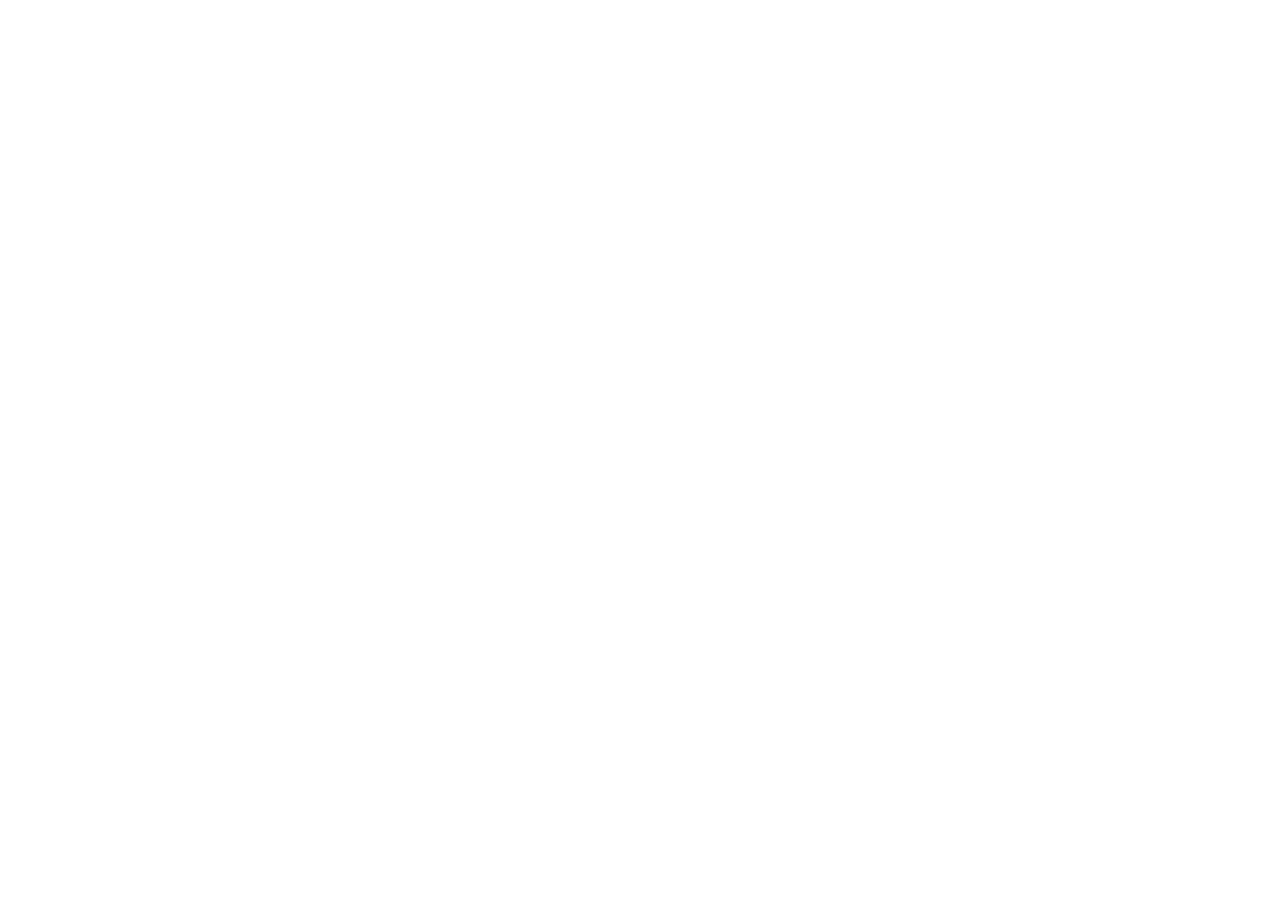
==== index.html @ b789a867 "added script tags" ====
<!DOCTYPE html>
<html lang="en" dir="ltr">
  <head>
    <meta charset="utf-8">
    <title>Axing Down the Competition</title>
    <script type="text/javascript" src="d3.js"></script>
  </head>
  <body>
    <script src="axing.js">

    </script>

  </body>
</html>
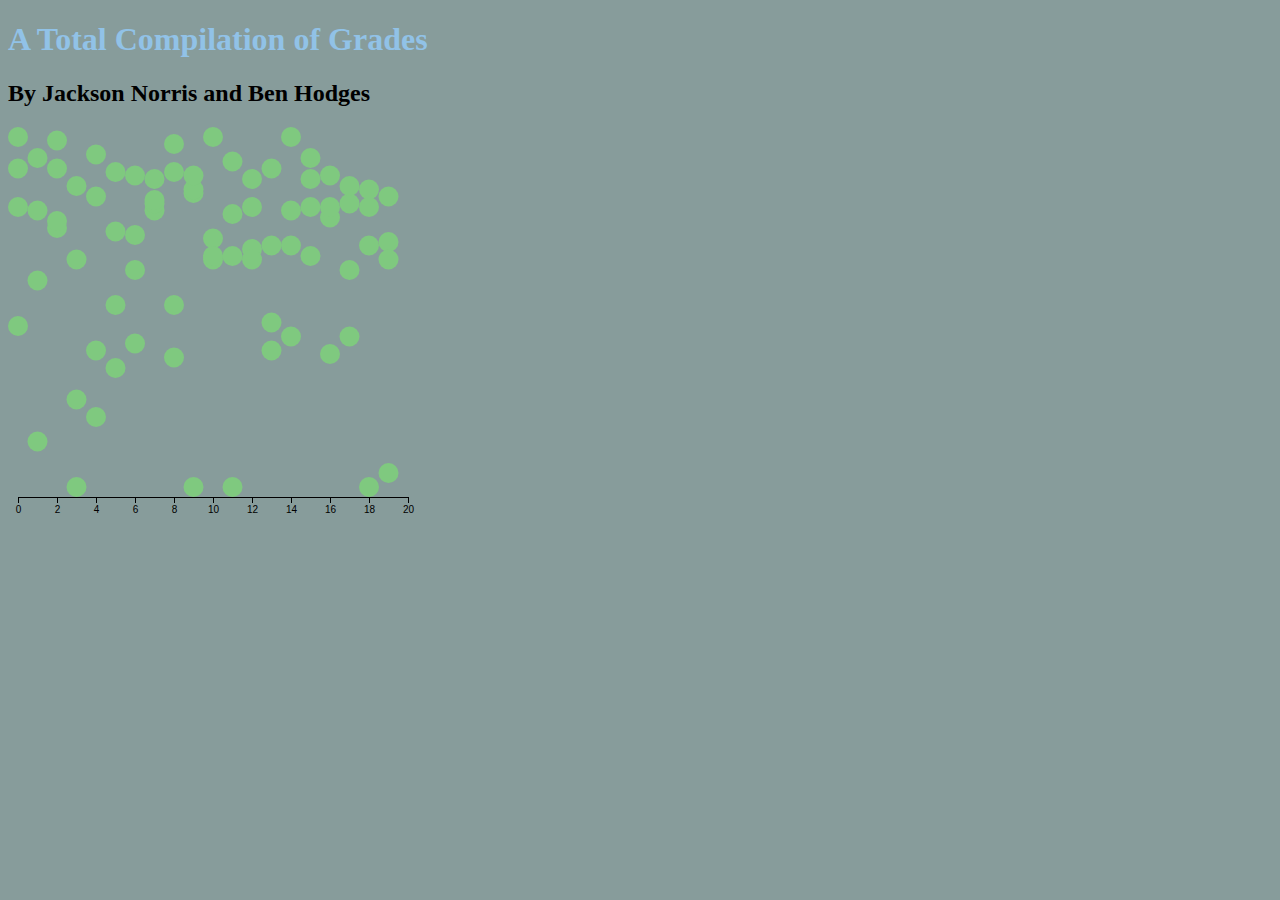
==== commit 39aa1ccd: "heyo" ====
--- a/index.html
+++ b/index.html
@@ -4,11 +4,14 @@
     <meta charset="utf-8">
     <title>Axing Down the Competition</title>
     <script type="text/javascript" src="d3.js"></script>
+    <h1> A Total Compilation of Grades </h1>
+    <h2> By Jackson Norris and Ben Hodges </h2>
   </head>
   <body>
     <script src="axing.js">
 
     </script>
-
+    <link rel="stylesheet" href="gradeStyles.css">
+    <svg class="csv"></svg>
   </body>
 </html>
--- a/gradeStyles.css
+++ b/gradeStyles.css
@@ -0,0 +1,6 @@
+h1{
+  color: #91C2E7;
+}
+body{
+  background-color:#879C9B;
+}
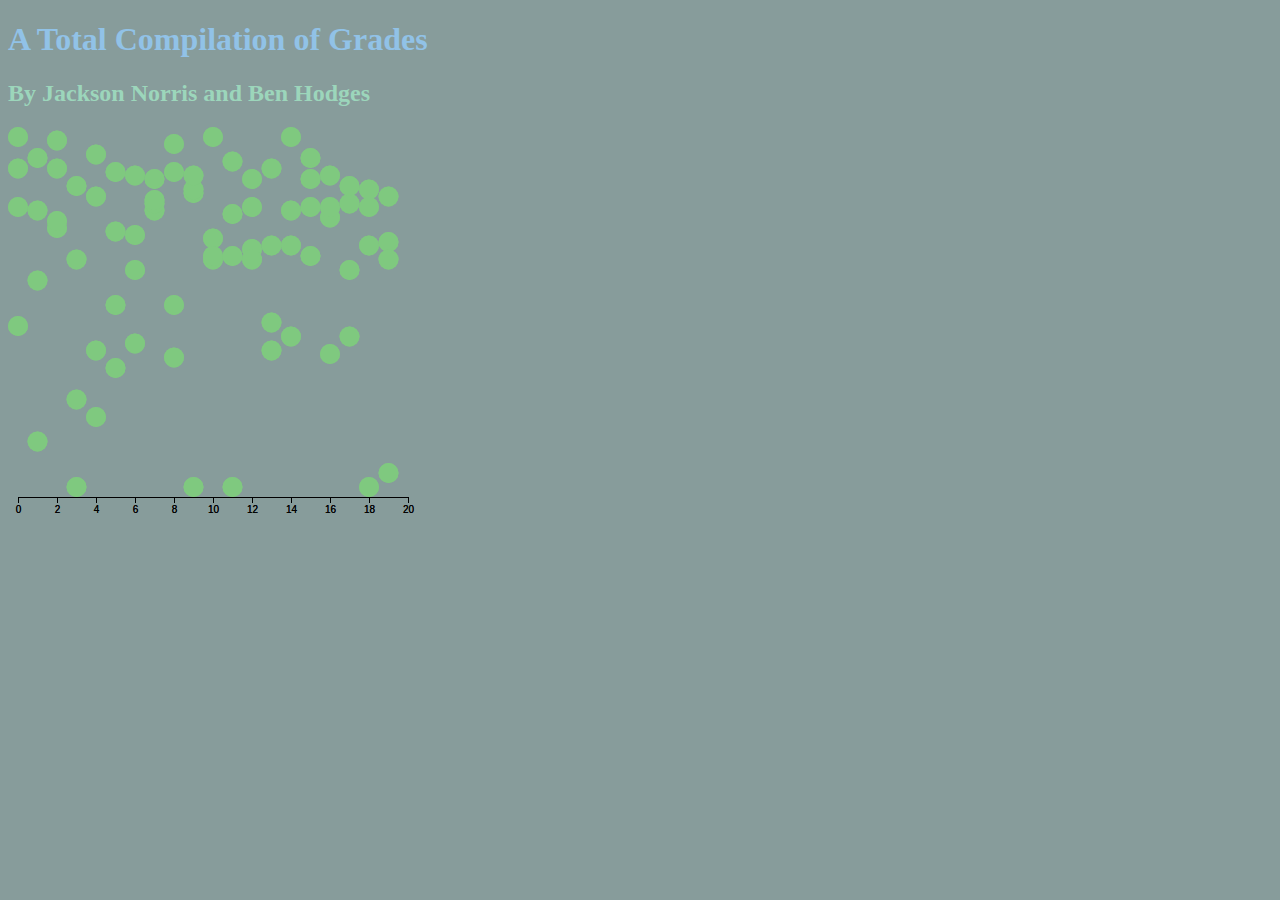
==== commit ebc07309: "added more js" ====
--- a/index.html
+++ b/index.html
@@ -8,7 +8,8 @@
     <h2> By Jackson Norris and Ben Hodges </h2>
   </head>
   <body>
-    <script src="axing.js">
+    <script src="axing.js"></script>
+    <script src="down.js">
 
     </script>
     <link rel="stylesheet" href="gradeStyles.css">
--- a/gradeStyles.css
+++ b/gradeStyles.css
@@ -1,5 +1,8 @@
 h1{
   color: #91C2E7;
+}
+h2{
+  color:#9CD6BB;
 }
 body{
   background-color:#879C9B;
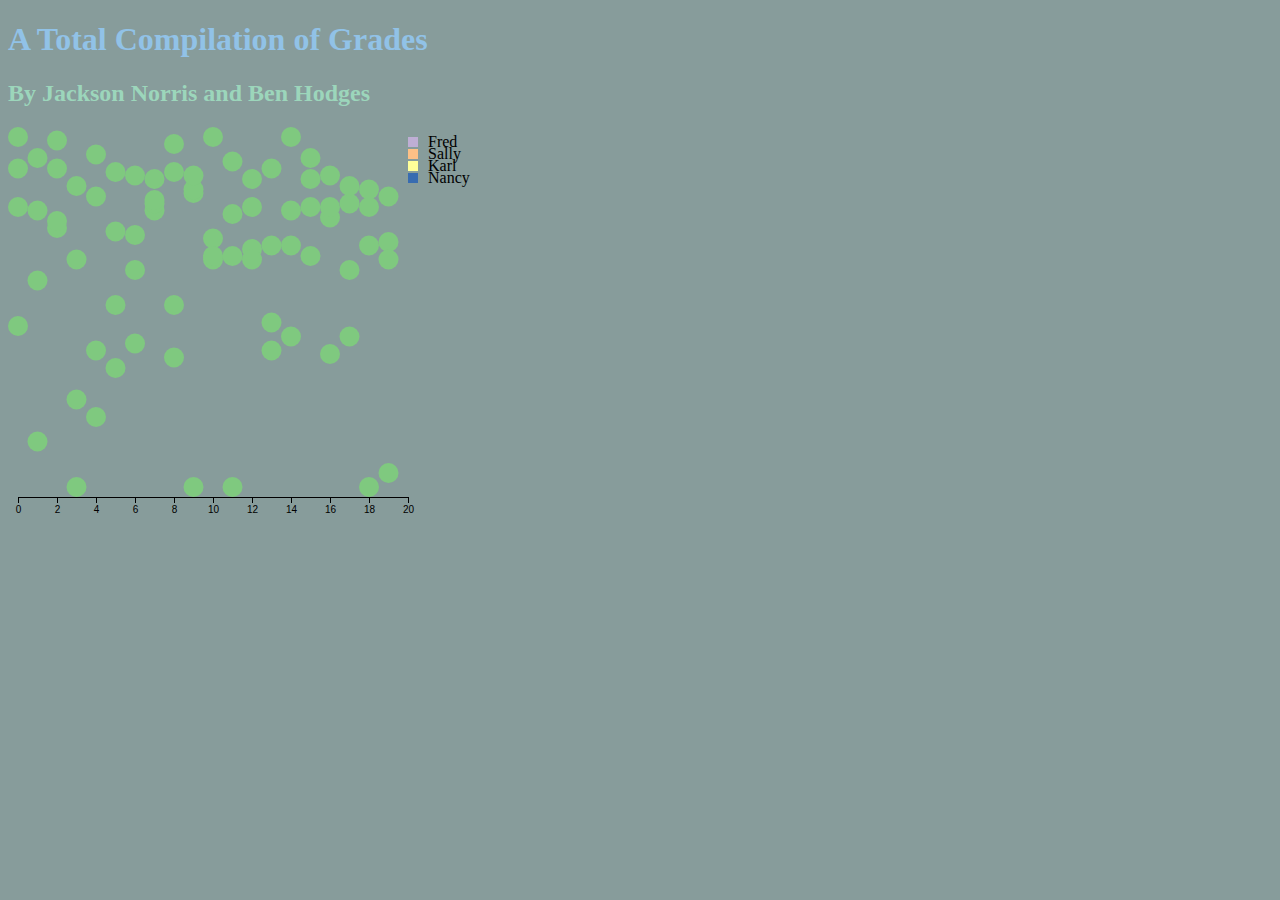
==== commit 2c15fa6f: "push" ====
--- a/index.html
+++ b/index.html
@@ -9,10 +9,8 @@
   </head>
   <body>
     <script src="axing.js"></script>
-    <script src="down.js">
 
-    </script>
     <link rel="stylesheet" href="gradeStyles.css">
-    <svg class="csv"></svg>
+    <svg class="json"></svg>
   </body>
 </html>
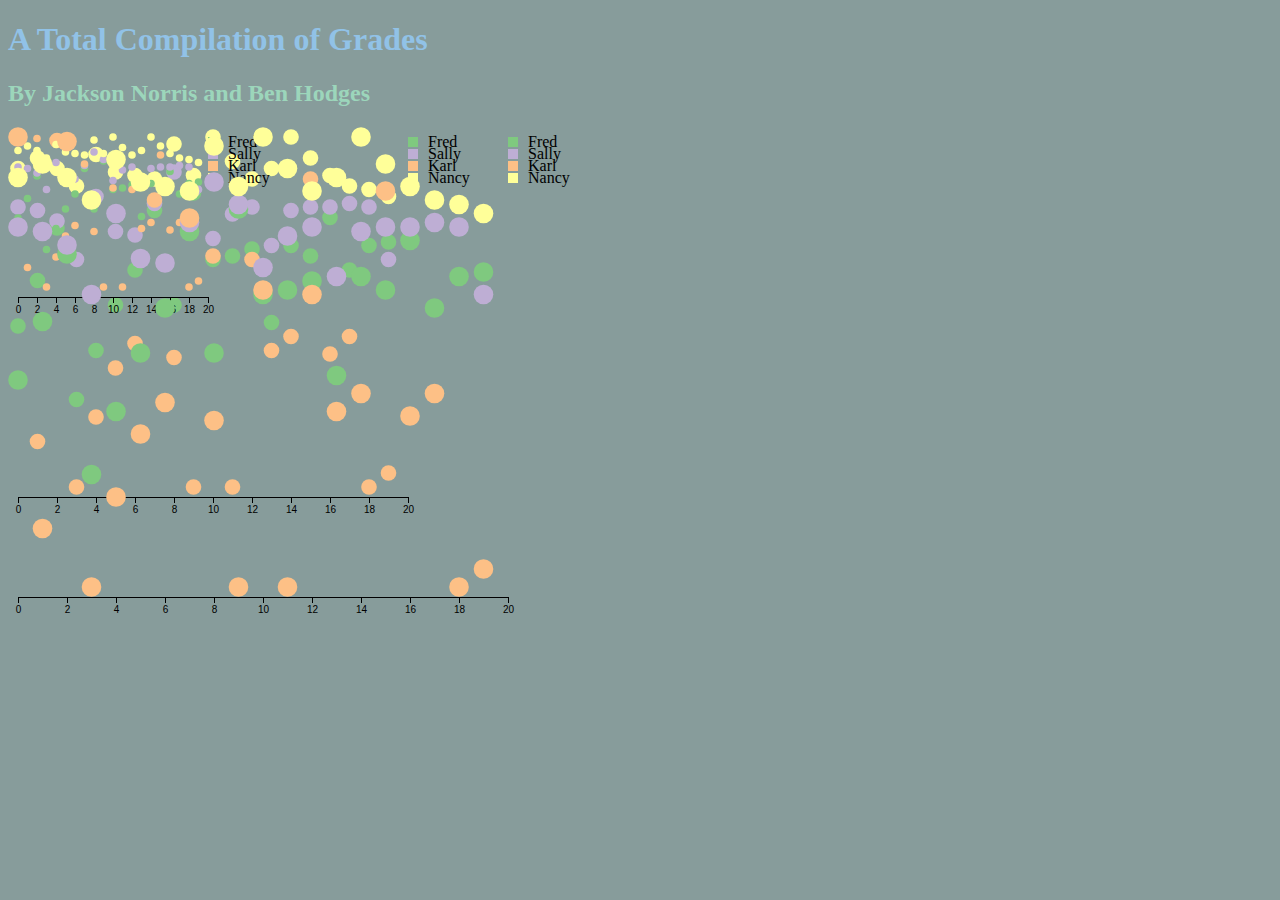
==== commit 3f767a9b: "hey" ====
--- a/index.html
+++ b/index.html
@@ -9,7 +9,6 @@
   </head>
   <body>
     <script src="axing.js"></script>
-
     <link rel="stylesheet" href="gradeStyles.css">
     <svg class="json"></svg>
   </body>
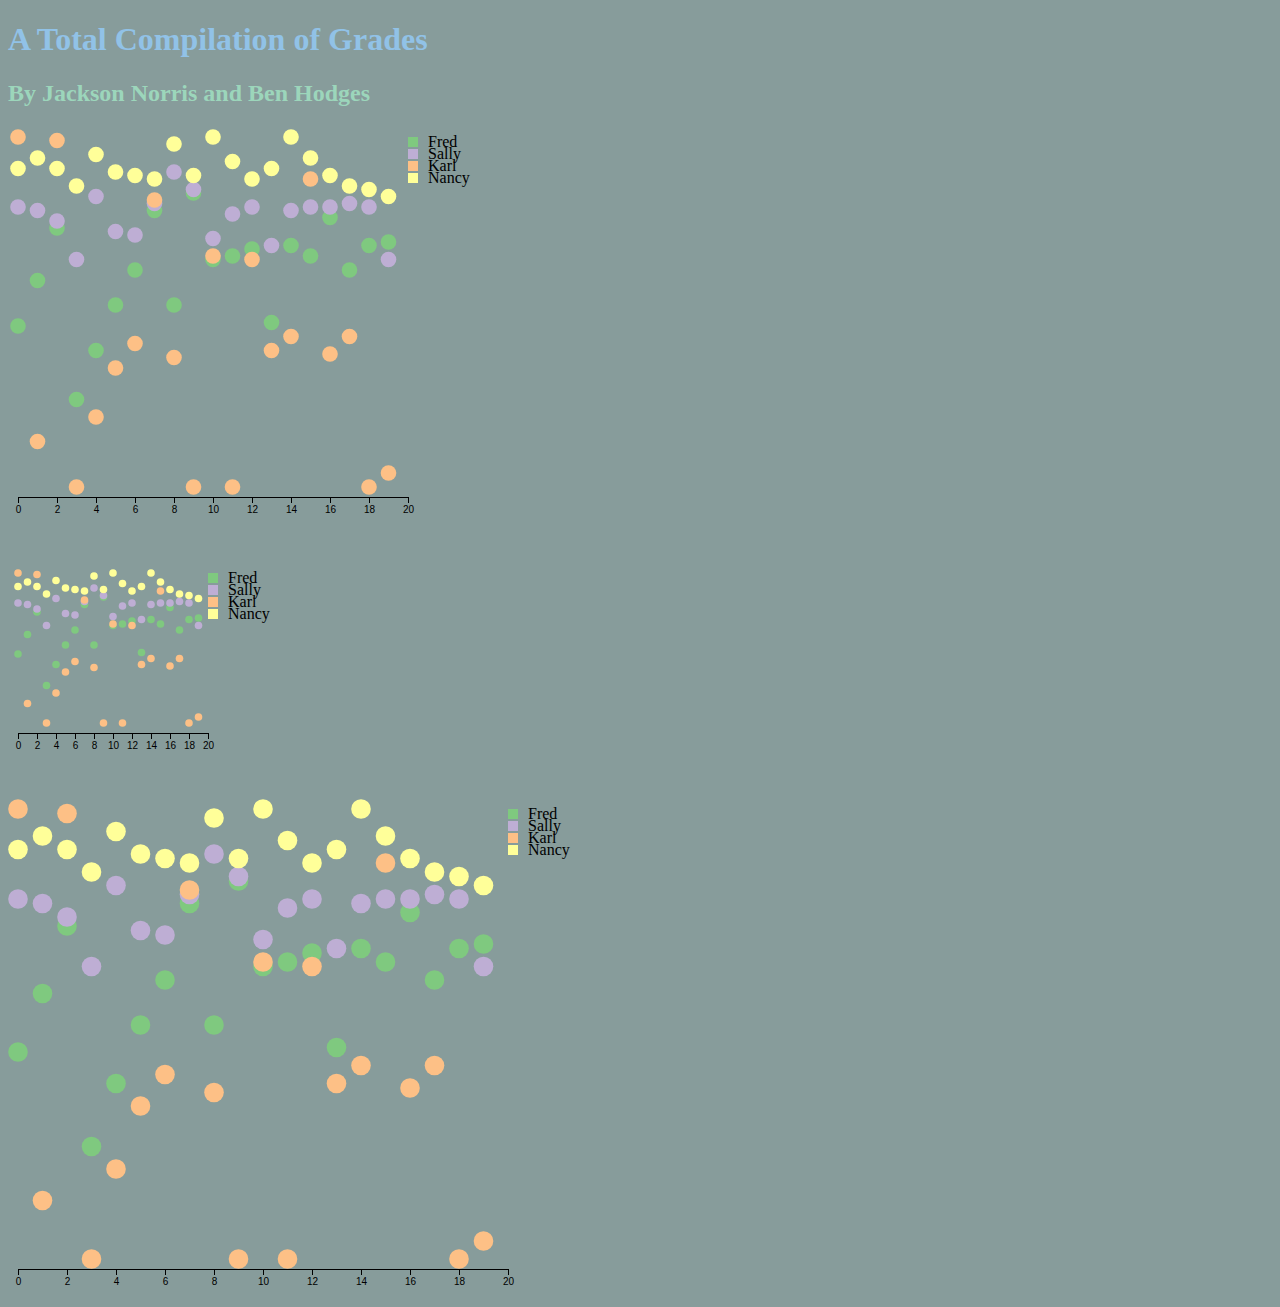
==== commit 928616f1: "final" ====
--- a/index.html
+++ b/index.html
@@ -10,6 +10,10 @@
   <body>
     <script src="axing.js"></script>
     <link rel="stylesheet" href="gradeStyles.css">
-    <svg class="json"></svg>
+    <svg class="json" id="num1"></svg>
+    <br></br>
+    <svg class="json" id="num2"></svg>
+    <br></br>
+    <svg class="json" id="num3"></svg>
   </body>
 </html>
